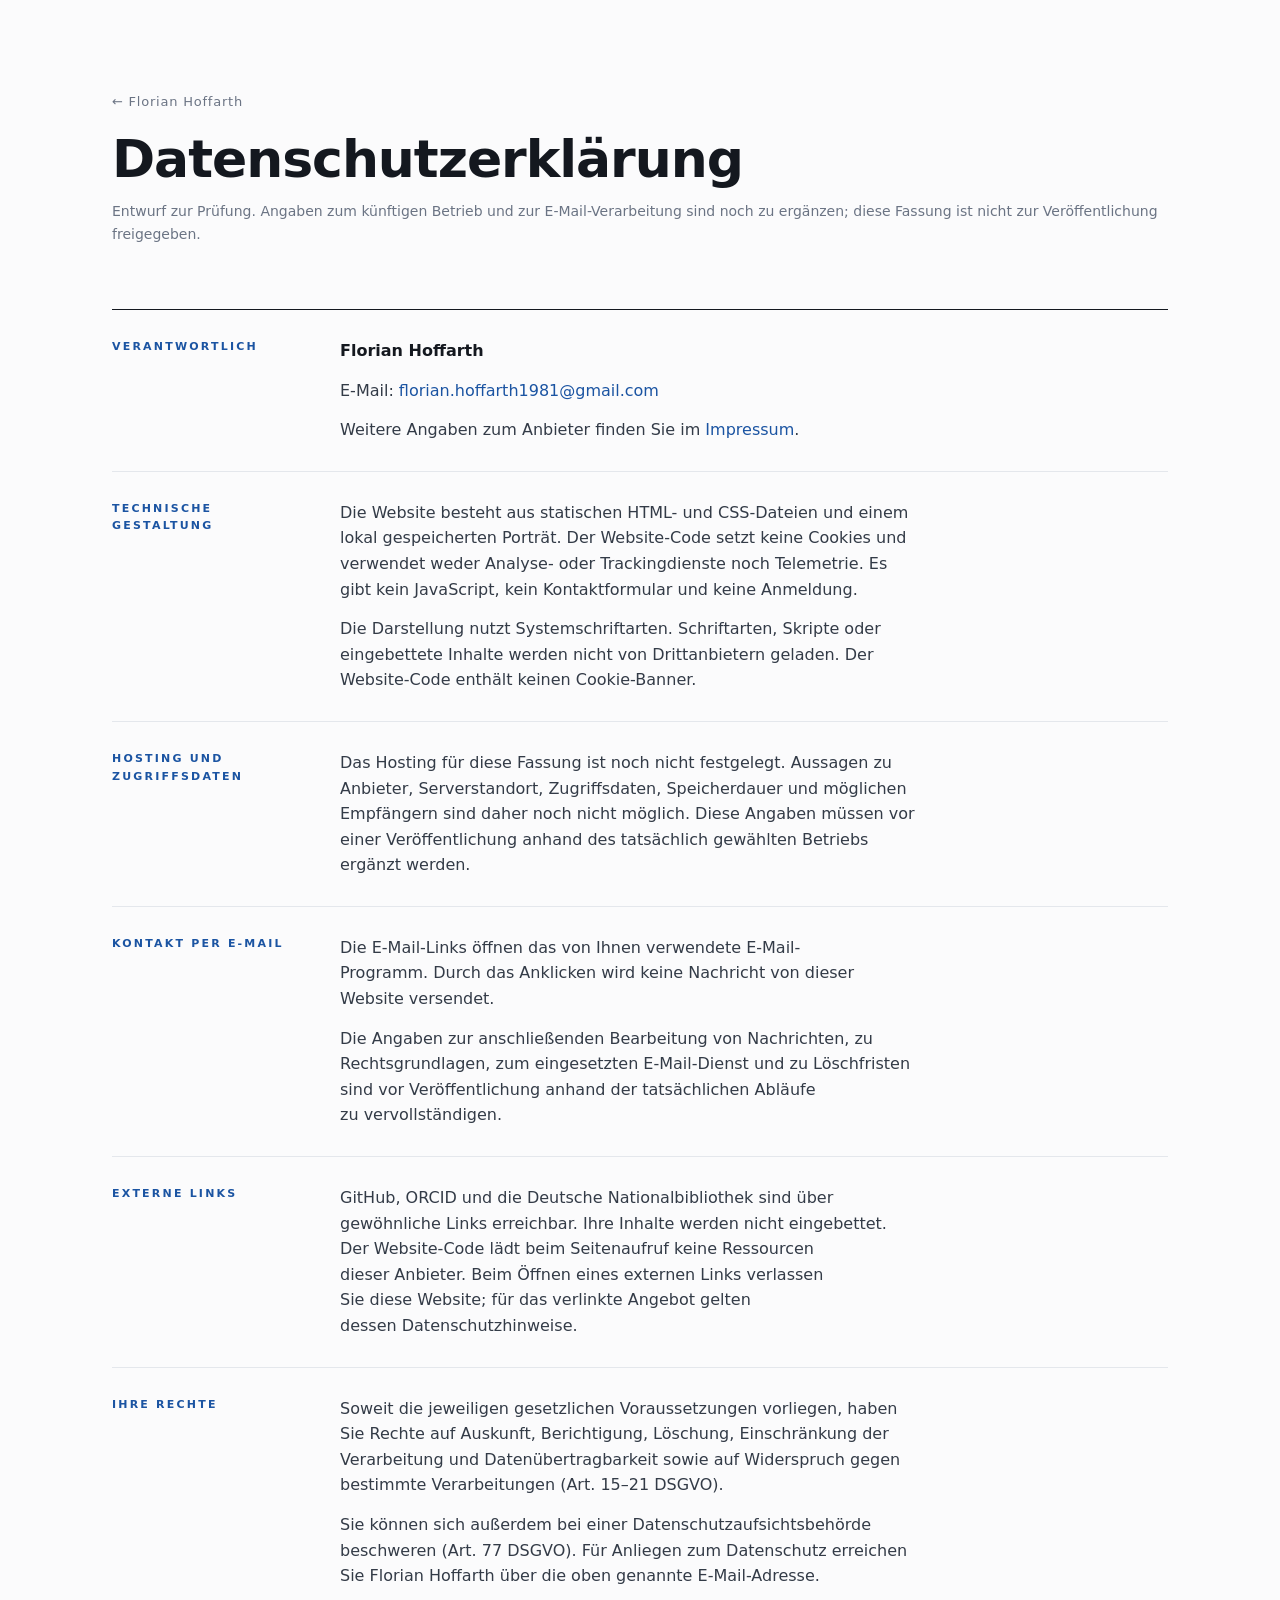
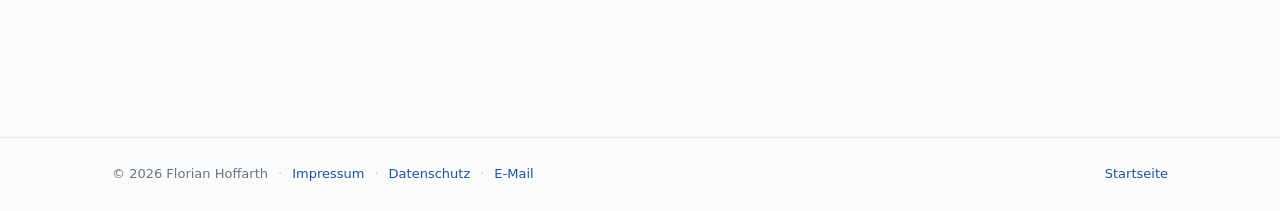
==== datenschutz.html @ c9b772c1 "feat: add personal site v1" ====
<!DOCTYPE html>
<html lang="de">
<head>
<meta charset="utf-8">
<meta name="viewport" content="width=device-width, initial-scale=1">
<title>Datenschutzerklärung — Florian Hoffarth</title>
<meta name="robots" content="noindex">
<link rel="stylesheet" href="styles.css">
</head>
<body>
<a class="skip" href="#inhalt">Zum Inhalt springen</a>

<header class="page-head wrap">
  <a class="back" href="./index.html">← Florian Hoffarth</a>
  <h1 class="page-title">Datenschutzerklärung</h1>
  <p class="page-meta">Entwurf zur Prüfung. Angaben zum künftigen Betrieb und zur E-Mail-Verarbeitung sind noch zu ergänzen; diese Fassung ist nicht zur Veröffentlichung freigegeben.</p>
</header>

<main class="legal wrap" id="inhalt" tabindex="-1">
  <section class="legal-block">
    <h2>Verantwortlich</h2>
    <div class="legal-body">
      <p><strong>Florian Hoffarth</strong></p>
      <p>E-Mail: <a href="mailto:florian.hoffarth1981@gmail.com">florian.hoffarth1981@gmail.com</a></p>
      <p>Weitere Angaben zum Anbieter finden Sie im <a href="./impressum.html">Impressum</a>.</p>
    </div>
  </section>
  <section class="legal-block">
    <h2>Technische Gestaltung</h2>
    <div class="legal-body">
      <p>Die Website besteht aus statischen HTML- und CSS-Dateien und einem lokal gespeicherten Porträt. Der Website-Code setzt keine Cookies und verwendet weder Analyse- oder Trackingdienste noch Telemetrie. Es gibt kein JavaScript, kein Kontaktformular und keine Anmeldung.</p>
      <p>Die Darstellung nutzt Systemschriftarten. Schriftarten, Skripte oder eingebettete Inhalte werden nicht von Drittanbietern geladen. Der Website-Code enthält keinen Cookie-Banner.</p>
    </div>
  </section>
  <section class="legal-block">
    <h2>Hosting und Zugriffsdaten</h2>
    <div class="legal-body">
      <p>Das Hosting für diese Fassung ist noch nicht festgelegt. Aussagen zu Anbieter, Serverstandort, Zugriffsdaten, Speicherdauer und möglichen Empfängern sind daher noch nicht möglich. Diese Angaben müssen vor einer Veröffentlichung anhand des tatsächlich gewählten Betriebs ergänzt werden.</p>
    </div>
  </section>
  <section class="legal-block">
    <h2>Kontakt per E-Mail</h2>
    <div class="legal-body">
      <p>Die E-Mail-Links öffnen das von Ihnen verwendete E-Mail-Programm. Durch das Anklicken wird keine Nachricht von dieser Website versendet.</p>
      <p>Die Angaben zur anschließenden Bearbeitung von Nachrichten, zu Rechtsgrundlagen, zum eingesetzten E-Mail-Dienst und zu Löschfristen sind vor Veröffentlichung anhand der tatsächlichen Abläufe zu vervollständigen.</p>
    </div>
  </section>
  <section class="legal-block">
    <h2>Externe Links</h2>
    <div class="legal-body">
      <p>GitHub, ORCID und die Deutsche Nationalbibliothek sind über gewöhnliche Links erreichbar. Ihre Inhalte werden nicht eingebettet. Der Website-Code lädt beim Seitenaufruf keine Ressourcen dieser Anbieter. Beim Öffnen eines externen Links verlassen Sie diese Website; für das verlinkte Angebot gelten dessen Datenschutzhinweise.</p>
    </div>
  </section>
  <section class="legal-block">
    <h2>Ihre Rechte</h2>
    <div class="legal-body">
      <p>Soweit die jeweiligen gesetzlichen Voraussetzungen vorliegen, haben Sie Rechte auf Auskunft, Berichtigung, Löschung, Einschränkung der Verarbeitung und Datenübertragbarkeit sowie auf Widerspruch gegen bestimmte Verarbeitungen (Art. 15–21 DSGVO).</p>
      <p>Sie können sich außerdem bei einer Datenschutzaufsichtsbehörde beschweren (Art. 77 DSGVO). Für Anliegen zum Datenschutz erreichen Sie Florian Hoffarth über die oben genannte E-Mail-Adresse.</p>
    </div>
  </section>
</main>

<footer>
  <div class="wrap footer-inner">
    <p class="legal-line">© 2026 Florian Hoffarth<span class="sep" aria-hidden="true">·</span><a href="./impressum.html">Impressum</a><span class="sep" aria-hidden="true">·</span><a href="./datenschutz.html" aria-current="page">Datenschutz</a><span class="sep" aria-hidden="true">·</span><a href="mailto:florian.hoffarth1981@gmail.com">E-Mail</a></p>
    <p class="footer-home"><a href="./index.html">Startseite</a></p>
  </div>
</footer>
</body>
</html>
---- styles.css ----
:root {
  --bg: #FBFBFC;
  --ink: #14181F;
  --body: #333B47;
  --muted: #6B7484;
  --rule: #E4E7EC;
  --rule-2: #B9C4D4;
  --accent: #1B54A2;
  --accent-dark: #123A6B;
  --wrap: 1120px;
}

*, *::before, *::after { box-sizing: border-box; }

html { -webkit-text-size-adjust: 100%; scroll-behavior: smooth; }
@media (prefers-reduced-motion: reduce) { html { scroll-behavior: auto; } }

body {
  margin: 0;
  background: var(--bg);
  color: var(--ink);
  font-family: ui-sans-serif, system-ui, "Segoe UI", "Helvetica Neue", sans-serif;
  font-size: 16px;
  line-height: 1.6;
  -webkit-font-smoothing: antialiased;
  text-rendering: optimizeLegibility;
}

a { color: var(--accent); text-decoration: none; }
a:hover { color: var(--accent-dark); }
:focus-visible { outline: 2px solid var(--accent); outline-offset: 3px; border-radius: 2px; }

h1, h2, h3 { font-weight: 600; margin: 0; overflow-wrap: break-word; hyphens: auto; }
p, ul { margin: 0; }

::selection { background: #D6E2F3; color: var(--ink); }

.skip {
  position: absolute; left: -9999px; top: 0;
  padding: 10px 14px; background: #fff; font-size: 14px;
}
.skip:focus { left: 12px; top: 12px; z-index: 9; box-shadow: 0 2px 10px rgba(20, 24, 31, .15); }

.wrap { max-width: var(--wrap); margin: 0 auto; padding: 0 32px; }

/* Hero */
.hero { padding-top: 88px; }
.hero-top { display: flex; flex-wrap: wrap; gap: 40px 48px; align-items: start; }
.hero-text { flex: 1 1 340px; min-width: 0; }
.hero-photo {
  flex: 0 0 152px; width: 152px; height: 190px; display: block;
  object-fit: cover; object-position: 50% 22%; filter: saturate(.88);
}
.name { font-size: clamp(40px, 7vw, 72px); line-height: 1.02; letter-spacing: -.025em; }
.kicker {
  margin-top: 20px; font-size: 12px; font-weight: 600; line-height: 1.9;
  letter-spacing: .22em; text-transform: uppercase; color: var(--accent);
}
.lede {
  margin-top: 30px; max-width: 41em; color: var(--body);
  font-size: clamp(17px, 1.5vw, 19px); line-height: 1.62; text-wrap: pretty;
}
.hero-nav { display: flex; flex-wrap: wrap; gap: 28px; margin-top: 36px; }
.underline { font-size: 15px; border-bottom: 1px solid var(--rule-2); padding-bottom: 3px; }
.underline:hover { border-bottom-color: var(--accent); }

.path {
  margin-top: 56px; padding-top: 22px; border-top: 1px solid var(--rule);
  display: flex; flex-wrap: wrap; gap: 8px 12px;
  font-size: 13px; line-height: 1.5; color: var(--muted);
}
.path .arrow { color: #C3CCD8; }

/* Sections */
main.wrap { padding-bottom: 120px; }
.section { margin-top: 104px; }
.section + .section { margin-top: 112px; }
.section-inner {
  display: flex; flex-wrap: wrap; gap: 24px 48px;
  border-top: 1px solid var(--ink); padding-top: 18px;
}
.section-label { flex: 0 0 180px; }
.label {
  font-size: 11px; font-weight: 600; letter-spacing: .2em;
  text-transform: uppercase; color: var(--accent);
}
.section-note { margin-top: 14px; font-size: 14px; line-height: 1.55; color: var(--muted); max-width: 22em; }
.section-body { flex: 1 1 340px; min-width: 0; }

/* Experience */
.roles { display: grid; gap: 64px; }
.role { min-width: 0; display: grid; gap: 14px; }
.role-date { font-size: 13px; letter-spacing: .06em; color: var(--muted); }
.role-title { font-size: clamp(19px, 1.7vw, 23px); line-height: 1.3; }
.role-title.lead { font-size: clamp(21px, 2vw, 26px); line-height: 1.25; letter-spacing: -.01em; }
.role-org { margin-top: 8px; color: var(--accent); }
.role-text { max-width: 44em; color: var(--body); text-wrap: pretty; }
.duties { list-style: none; padding: 0; margin-top: 6px; display: grid; gap: 11px; max-width: 46em; }
.duties li { color: var(--body); padding-left: 18px; border-left: 1px solid var(--rule); overflow-wrap: break-word; hyphens: auto; }

/* Projects */
.project {
  min-width: 0; display: grid; grid-template-columns: minmax(0, 1fr) auto;
  gap: 12px 24px; align-items: baseline;
  padding: 30px 0; border-bottom: 1px solid var(--rule);
}
.project-name { font-size: clamp(22px, 2.1vw, 28px); letter-spacing: -.015em; }
.status {
  font-size: 11px; letter-spacing: .16em; text-transform: uppercase;
  color: var(--muted); white-space: nowrap;
}
.status.live { color: var(--accent); }
.project-text { grid-column: 1 / -1; max-width: 44em; color: var(--body); text-wrap: pretty; }

/* Research */
.stack { display: grid; gap: 24px; max-width: 44em; }
.cite { margin: 0; padding-left: 20px; border-left: 2px solid var(--accent); }
.cite p { font-size: clamp(17px, 1.6vw, 20px); line-height: 1.5; text-wrap: pretty; }
.cite footer { margin-top: 8px; font-size: 14px; line-height: 1.55; color: var(--muted); }
.inline-links { display: flex; flex-wrap: wrap; gap: 8px; font-size: 14px; color: var(--muted); }

/* Education & languages */
.two-col { display: grid; grid-template-columns: repeat(auto-fit, minmax(240px, 1fr)); gap: 40px 48px; }
.degrees { display: grid; gap: 20px; align-content: start; }
.degree strong { display: block; font-weight: 500; line-height: 1.45; }
.degree span { display: block; margin-top: 4px; font-size: 14px; color: var(--muted); }
.langs { display: grid; gap: 12px; align-content: start; }
.langs p { color: var(--body); }
.langs span { color: var(--muted); }

/* Evidence */
.evidence { display: grid; grid-template-columns: repeat(auto-fit, minmax(200px, 1fr)); gap: 28px; }
.evidence a {
  display: grid; gap: 6px; padding-bottom: 14px;
  border-bottom: 1px solid var(--rule); color: var(--ink);
}
.evidence a:hover { border-bottom-color: var(--accent); color: var(--accent); }
.evidence .kind {
  font-size: 11px; letter-spacing: .16em; text-transform: uppercase; color: var(--muted);
}
.evidence .target { font-size: 19px; font-weight: 500; }

/* Footer */
body > footer { border-top: 1px solid var(--rule); }
.footer-inner {
  display: flex; flex-wrap: wrap; gap: 10px 24px; justify-content: space-between;
  padding-top: 26px; padding-bottom: 26px; font-size: 13px; color: var(--muted);
}
.footer-home { display: flex; }

@media (max-width: 560px) {
  /* Narrow widths: hyphenation first, hard break only as a last resort */
  h1, h2, h3 { overflow-wrap: anywhere; }
  .role-title { font-size: 17px; }
  .role-title.lead { font-size: 19px; }
  .project-name { font-size: 20px; }
  .wrap { padding-left: 20px; padding-right: 20px; }
  .hero { padding-top: 56px; }
  .hero-photo { flex-basis: 112px; width: 112px; height: 140px; }
  .path { margin-top: 48px; }
  .section, .section + .section { margin-top: 72px; }
  .roles { gap: 48px; }
  main.wrap { padding-bottom: 80px; }
}

/* Legal pages */
.page-head { padding-top: 88px; }
.page-head .back { font-size: 13px; letter-spacing: .06em; color: var(--muted); }
.page-head .back:hover { color: var(--accent); }
.page-title {
  margin-top: 18px; font-size: clamp(32px, 5vw, 52px);
  line-height: 1.05; letter-spacing: -.02em;
}
.page-meta { margin-top: 14px; font-size: 14px; color: var(--muted); }

.legal { margin-top: 64px; padding-bottom: 120px; }
.legal-block {
  display: flex; flex-wrap: wrap; gap: 16px 48px;
  border-top: 1px solid var(--rule); padding: 28px 0;
}
.legal-block:first-child { border-top: 1px solid var(--ink); }
.legal-block > h2 { flex: 0 0 180px; font-size: 11px; font-weight: 600;
  letter-spacing: .2em; text-transform: uppercase; color: var(--accent); }
.legal-body { flex: 1 1 340px; min-width: 0; max-width: 36em; display: grid; gap: 14px; }
.legal-body p { color: var(--body); text-wrap: pretty; }
.legal-body ul { padding-left: 18px; display: grid; gap: 8px; color: var(--body); }
.legal-body strong { color: var(--ink); font-weight: 600; }
.legal-body a { overflow-wrap: anywhere; }

.legal-line { display: flex; flex-wrap: wrap; gap: 0 10px; }
.legal-line .sep { color: var(--rule-2); }

@media (max-width: 560px) {
  .page-head { padding-top: 48px; }
  .page-title { font-size: 26px; }
  main.legal { margin-top: 40px; padding-bottom: 72px; }
}
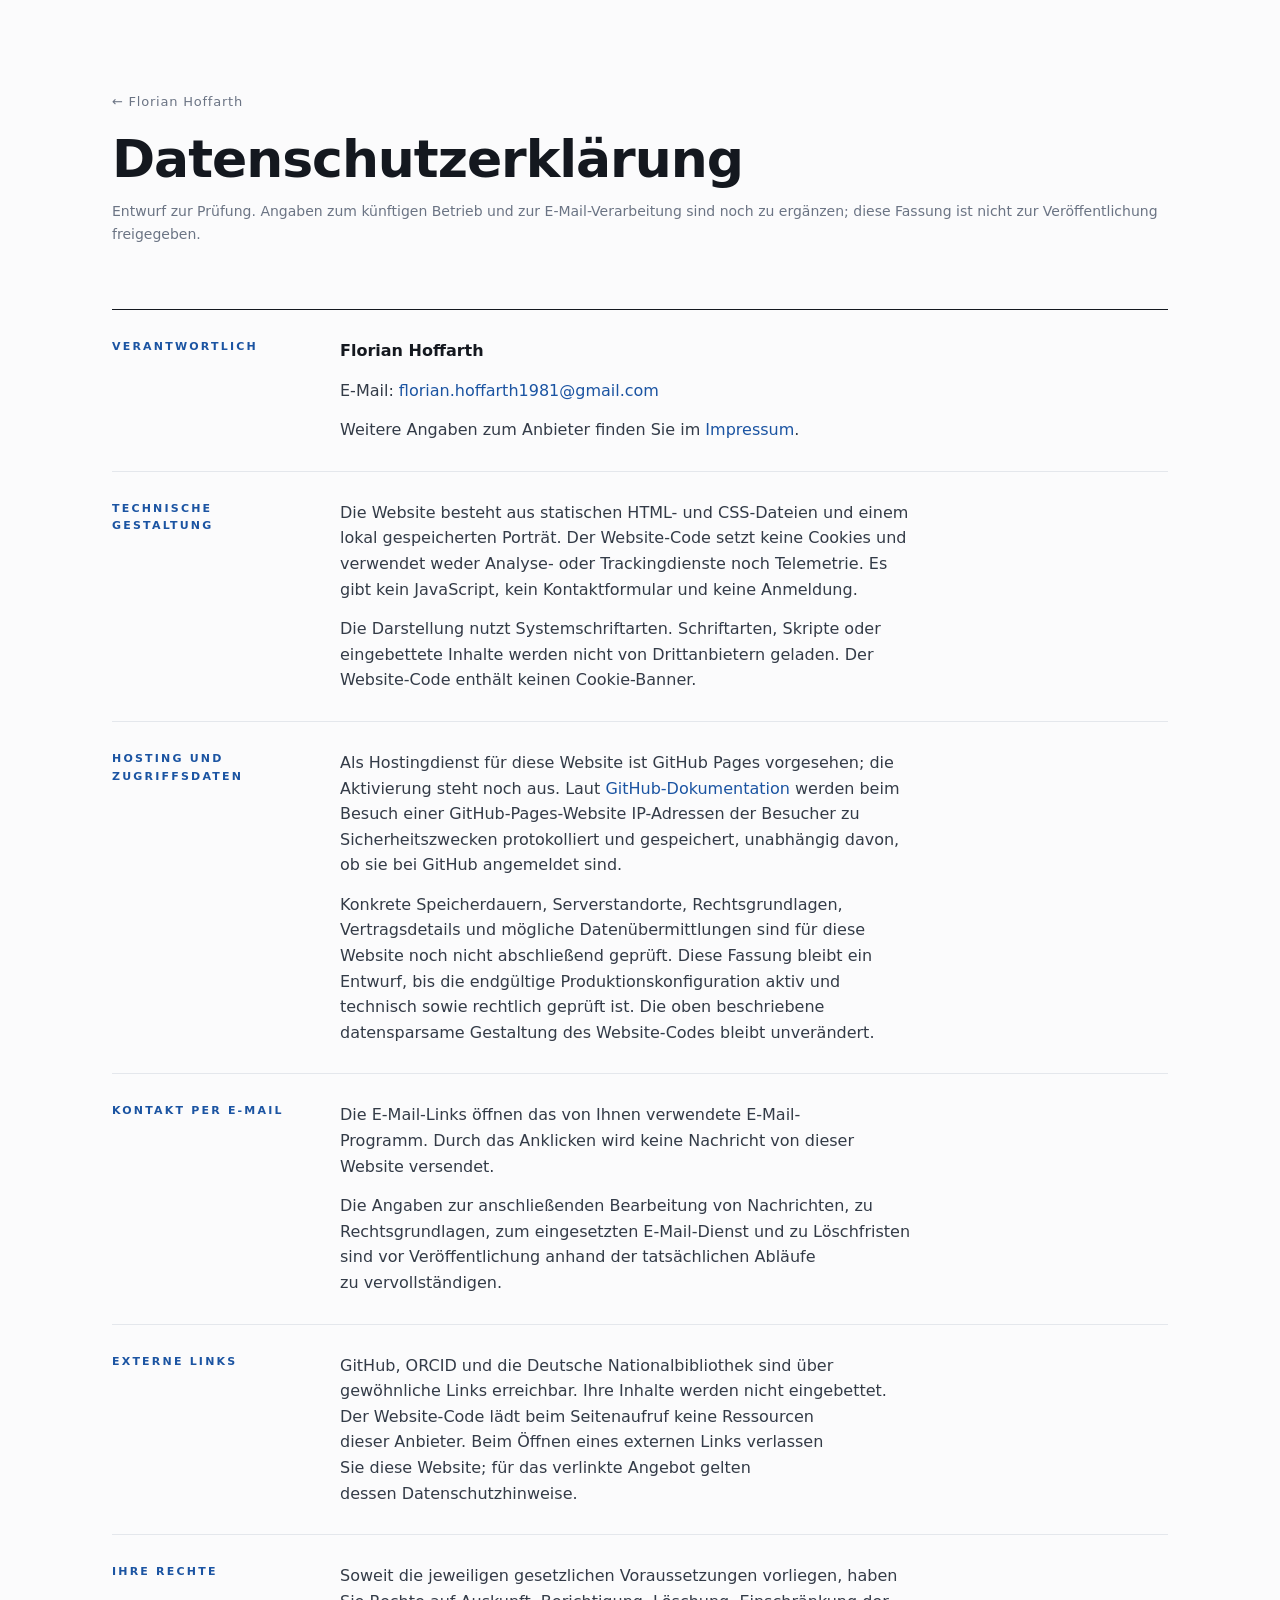
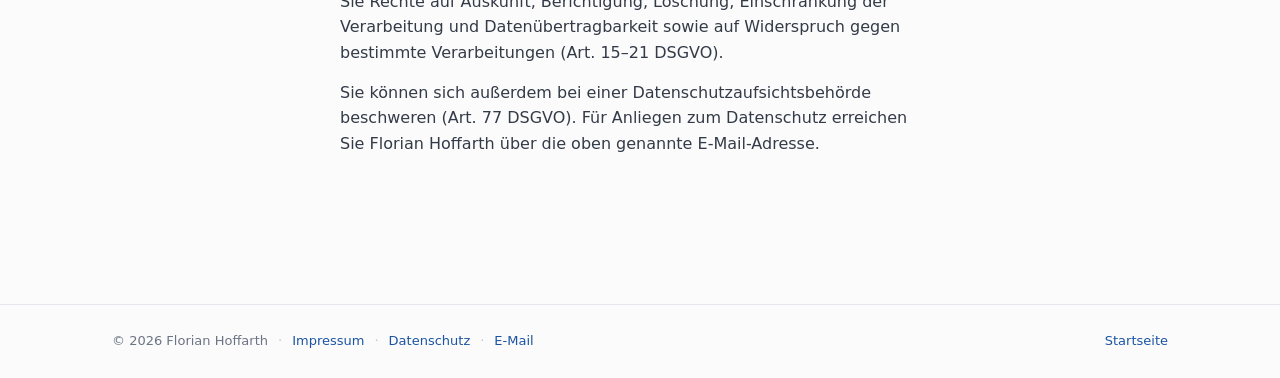
==== commit e60eaea6: "docs: prepare GitHub Pages hosting" ====
--- a/datenschutz.html
+++ b/datenschutz.html
@@ -35,7 +35,8 @@
   <section class="legal-block">
     <h2>Hosting und Zugriffsdaten</h2>
     <div class="legal-body">
-      <p>Das Hosting für diese Fassung ist noch nicht festgelegt. Aussagen zu Anbieter, Serverstandort, Zugriffsdaten, Speicherdauer und möglichen Empfängern sind daher noch nicht möglich. Diese Angaben müssen vor einer Veröffentlichung anhand des tatsächlich gewählten Betriebs ergänzt werden.</p>
+      <p>Als Hostingdienst für diese Website ist GitHub Pages vorgesehen; die Aktivierung steht noch aus. Laut <a href="https://docs.github.com/en/pages/getting-started-with-github-pages/what-is-github-pages#data-collection">GitHub-Dokumentation</a> werden beim Besuch einer GitHub-Pages-Website IP-Adressen der Besucher zu Sicherheitszwecken protokolliert und gespeichert, unabhängig davon, ob sie bei GitHub angemeldet sind.</p>
+      <p>Konkrete Speicherdauern, Serverstandorte, Rechtsgrundlagen, Vertragsdetails und mögliche Datenübermittlungen sind für diese Website noch nicht abschließend geprüft. Diese Fassung bleibt ein Entwurf, bis die endgültige Produktionskonfiguration aktiv und technisch sowie rechtlich geprüft ist. Die oben beschriebene datensparsame Gestaltung des Website-Codes bleibt unverändert.</p>
     </div>
   </section>
   <section class="legal-block">
--- a/styles.css
+++ b/styles.css
@@ -70,6 +70,7 @@
   font-size: 13px; line-height: 1.5; color: var(--muted);
 }
 .path .arrow { color: #C3CCD8; }
+.path-step { display: contents; }
 
 /* Sections */
 main.wrap { padding-bottom: 120px; }
@@ -105,6 +106,7 @@
   padding: 30px 0; border-bottom: 1px solid var(--rule);
 }
 .project-name { font-size: clamp(22px, 2.1vw, 28px); letter-spacing: -.015em; }
+.project-link { color: inherit; text-decoration: underline; text-decoration-color: var(--rule-2); text-decoration-thickness: 1px; text-underline-offset: .2em; }
 .status {
   font-size: 11px; letter-spacing: .16em; text-transform: uppercase;
   color: var(--muted); white-space: nowrap;
@@ -155,10 +157,15 @@
   .role-title.lead { font-size: 19px; }
   .project-name { font-size: 20px; }
   .wrap { padding-left: 20px; padding-right: 20px; }
-  .hero { padding-top: 56px; }
+  .hero { padding-top: 32px; }
+  .hero-top { row-gap: 24px; }
+  .lede { margin-top: 20px; }
+  .hero-nav { margin-top: 24px; }
   .hero-photo { flex-basis: 112px; width: 112px; height: 140px; }
-  .path { margin-top: 48px; }
+  .path { margin-top: 24px; padding-top: 16px; }
+  .path-step { display: inline-flex; align-items: baseline; gap: 12px; white-space: nowrap; }
   .section, .section + .section { margin-top: 72px; }
+  #experience { margin-top: 40px; }
   .roles { gap: 48px; }
   main.wrap { padding-bottom: 80px; }
 }
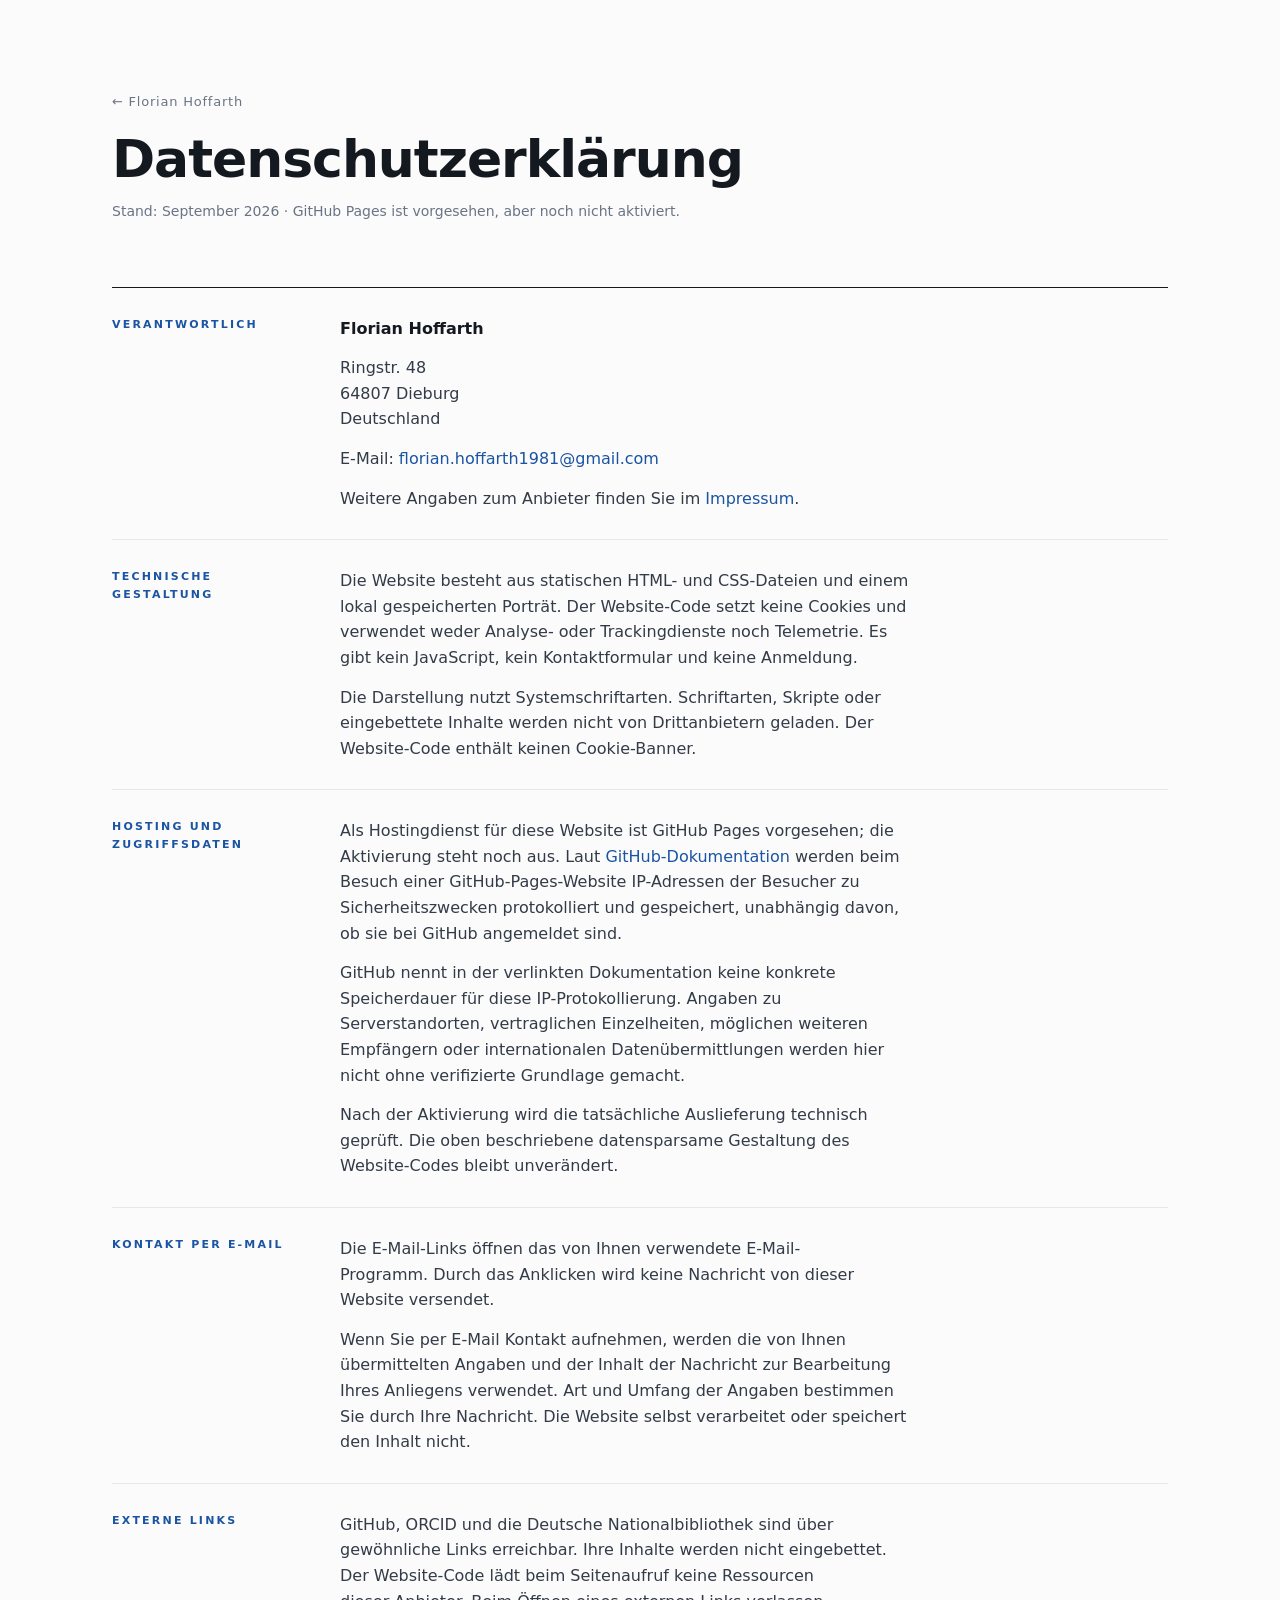
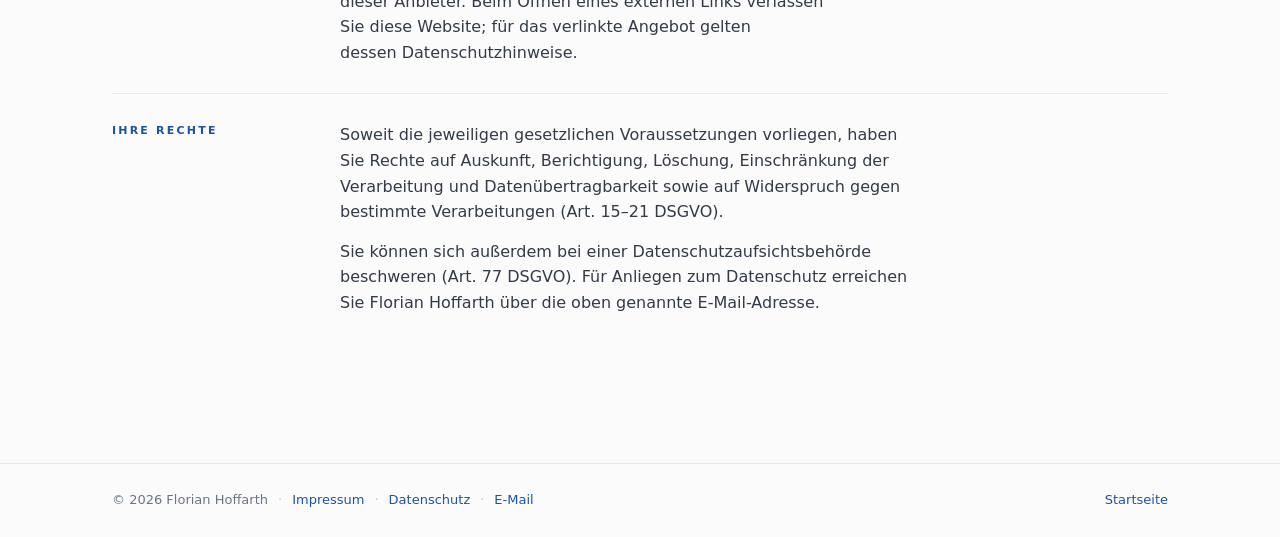
==== commit 9aac5ea7: "docs: finalize legal pages for production" ====
--- a/datenschutz.html
+++ b/datenschutz.html
@@ -13,7 +13,7 @@
 <header class="page-head wrap">
   <a class="back" href="./index.html">← Florian Hoffarth</a>
   <h1 class="page-title">Datenschutzerklärung</h1>
-  <p class="page-meta">Entwurf zur Prüfung. Angaben zum künftigen Betrieb und zur E-Mail-Verarbeitung sind noch zu ergänzen; diese Fassung ist nicht zur Veröffentlichung freigegeben.</p>
+  <p class="page-meta">Stand: September 2026 · GitHub Pages ist vorgesehen, aber noch nicht aktiviert.</p>
 </header>
 
 <main class="legal wrap" id="inhalt" tabindex="-1">
@@ -21,6 +21,7 @@
     <h2>Verantwortlich</h2>
     <div class="legal-body">
       <p><strong>Florian Hoffarth</strong></p>
+      <p>Ringstr. 48<br>64807 Dieburg<br>Deutschland</p>
       <p>E-Mail: <a href="mailto:florian.hoffarth1981@gmail.com">florian.hoffarth1981@gmail.com</a></p>
       <p>Weitere Angaben zum Anbieter finden Sie im <a href="./impressum.html">Impressum</a>.</p>
     </div>
@@ -36,14 +37,15 @@
     <h2>Hosting und Zugriffsdaten</h2>
     <div class="legal-body">
       <p>Als Hostingdienst für diese Website ist GitHub Pages vorgesehen; die Aktivierung steht noch aus. Laut <a href="https://docs.github.com/en/pages/getting-started-with-github-pages/what-is-github-pages#data-collection">GitHub-Dokumentation</a> werden beim Besuch einer GitHub-Pages-Website IP-Adressen der Besucher zu Sicherheitszwecken protokolliert und gespeichert, unabhängig davon, ob sie bei GitHub angemeldet sind.</p>
-      <p>Konkrete Speicherdauern, Serverstandorte, Rechtsgrundlagen, Vertragsdetails und mögliche Datenübermittlungen sind für diese Website noch nicht abschließend geprüft. Diese Fassung bleibt ein Entwurf, bis die endgültige Produktionskonfiguration aktiv und technisch sowie rechtlich geprüft ist. Die oben beschriebene datensparsame Gestaltung des Website-Codes bleibt unverändert.</p>
+      <p>GitHub nennt in der verlinkten Dokumentation keine konkrete Speicherdauer für diese IP-Protokollierung. Angaben zu Serverstandorten, vertraglichen Einzelheiten, möglichen weiteren Empfängern oder internationalen Datenübermittlungen werden hier nicht ohne verifizierte Grundlage gemacht.</p>
+      <p>Nach der Aktivierung wird die tatsächliche Auslieferung technisch geprüft. Die oben beschriebene datensparsame Gestaltung des Website-Codes bleibt unverändert.</p>
     </div>
   </section>
   <section class="legal-block">
     <h2>Kontakt per E-Mail</h2>
     <div class="legal-body">
       <p>Die E-Mail-Links öffnen das von Ihnen verwendete E-Mail-Programm. Durch das Anklicken wird keine Nachricht von dieser Website versendet.</p>
-      <p>Die Angaben zur anschließenden Bearbeitung von Nachrichten, zu Rechtsgrundlagen, zum eingesetzten E-Mail-Dienst und zu Löschfristen sind vor Veröffentlichung anhand der tatsächlichen Abläufe zu vervollständigen.</p>
+      <p>Wenn Sie per E-Mail Kontakt aufnehmen, werden die von Ihnen übermittelten Angaben und der Inhalt der Nachricht zur Bearbeitung Ihres Anliegens verwendet. Art und Umfang der Angaben bestimmen Sie durch Ihre Nachricht. Die Website selbst verarbeitet oder speichert den Inhalt nicht.</p>
     </div>
   </section>
   <section class="legal-block">
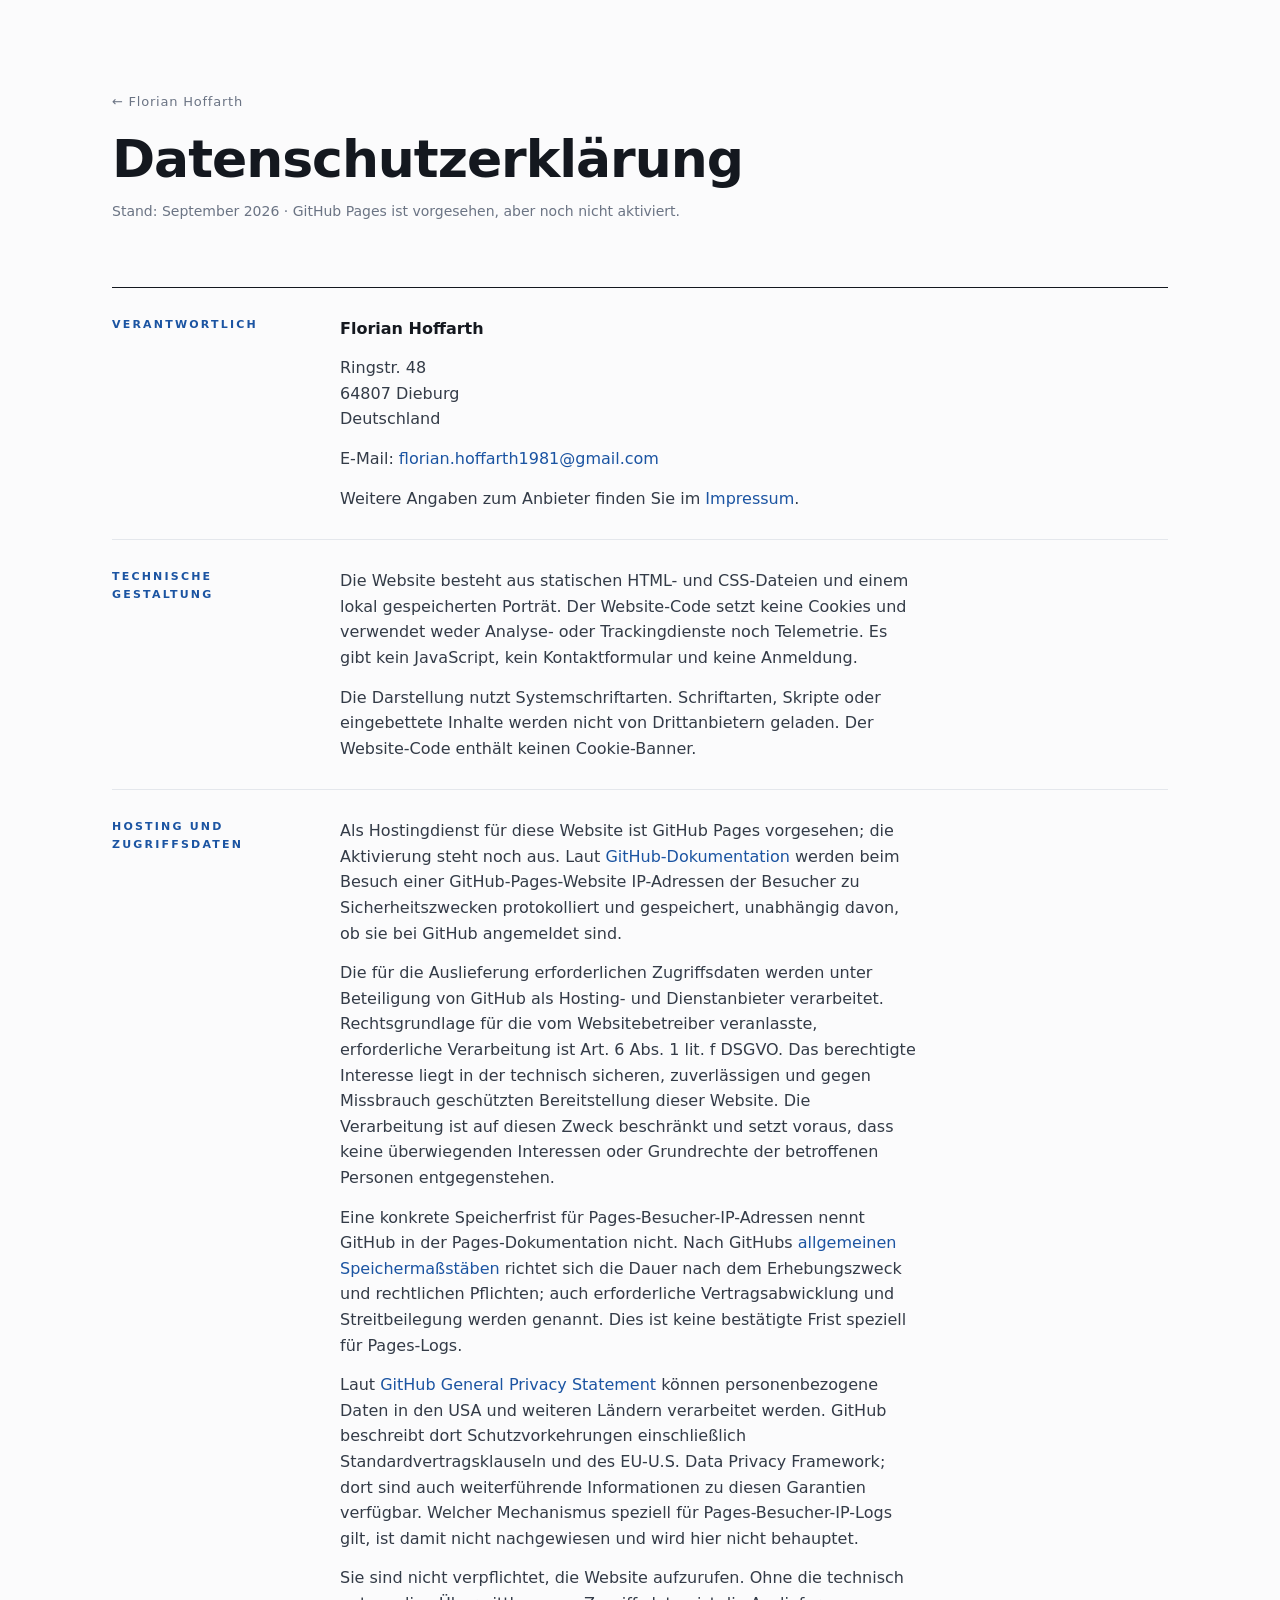
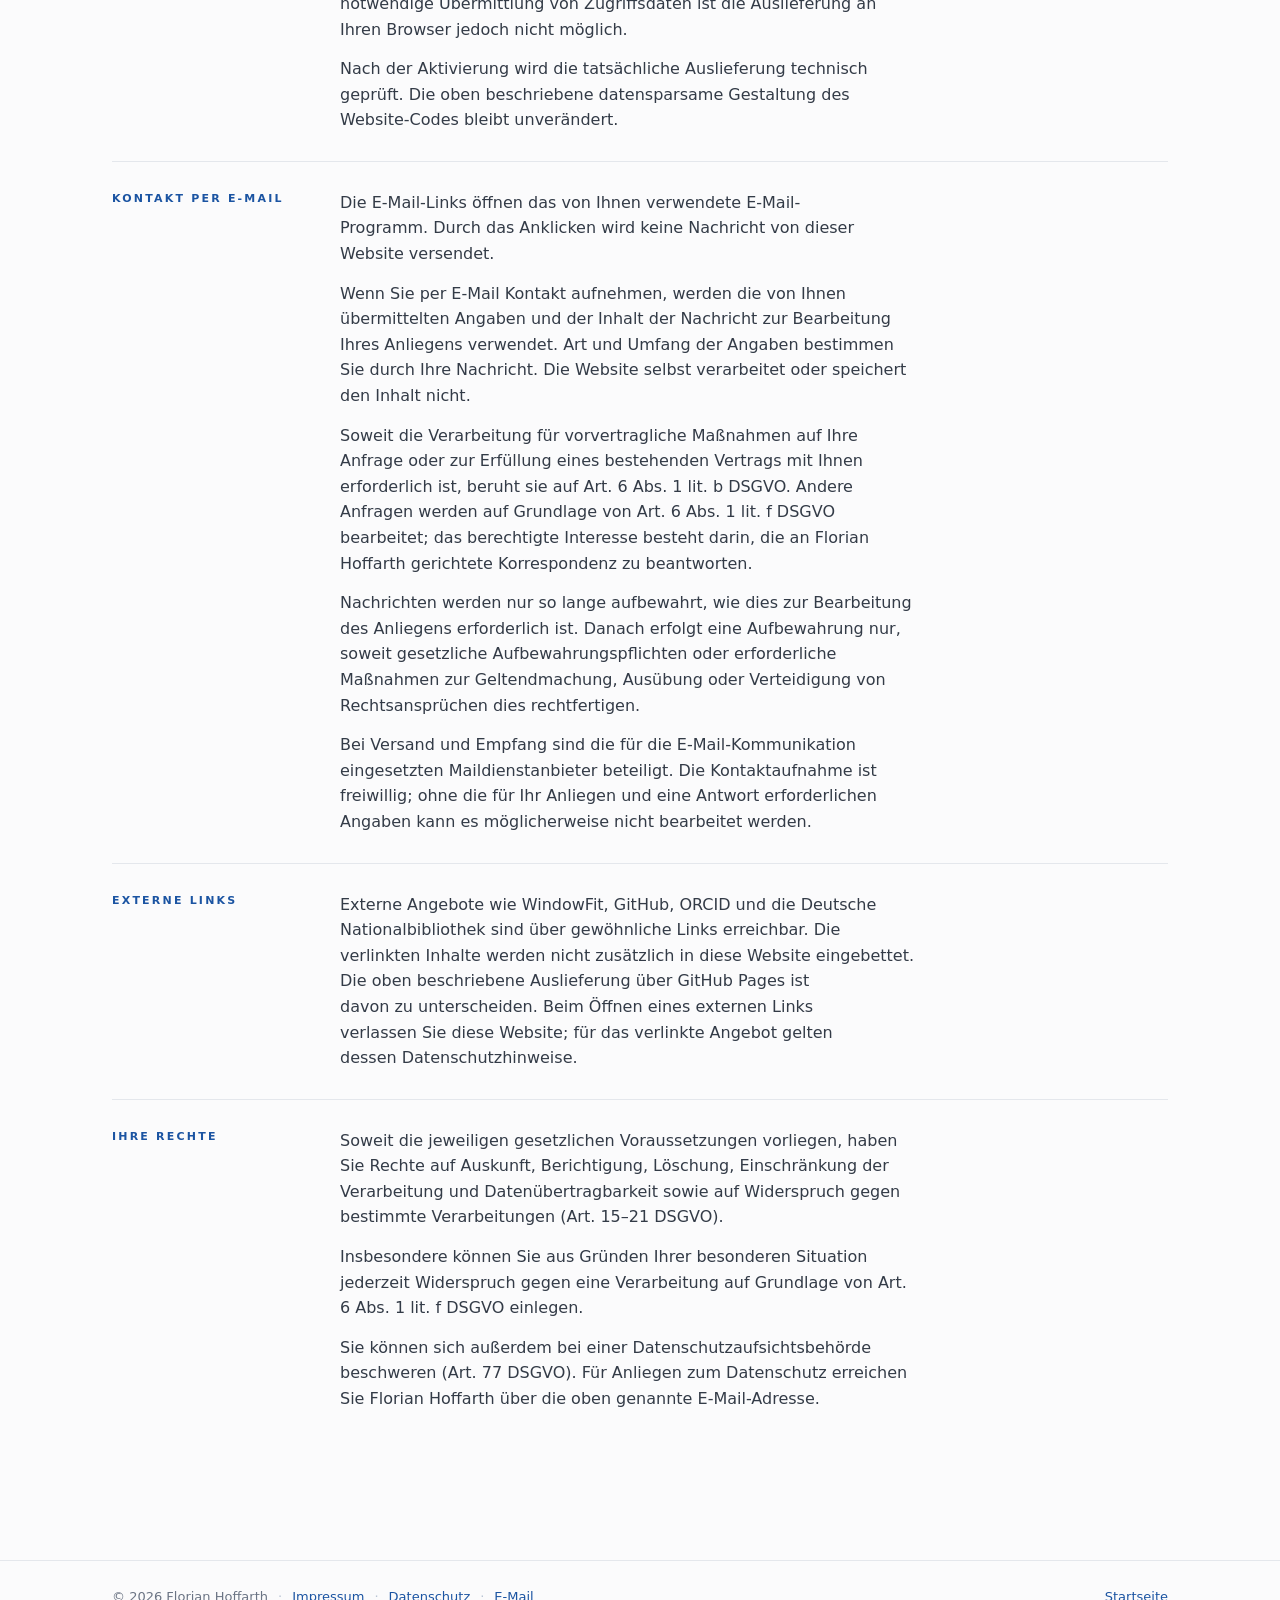
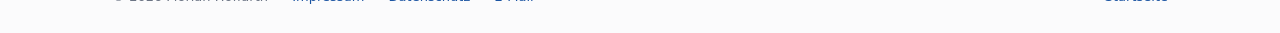
==== commit c69aec8b: "docs: complete privacy legal bases" ====
--- a/datenschutz.html
+++ b/datenschutz.html
@@ -37,7 +37,10 @@
     <h2>Hosting und Zugriffsdaten</h2>
     <div class="legal-body">
       <p>Als Hostingdienst für diese Website ist GitHub Pages vorgesehen; die Aktivierung steht noch aus. Laut <a href="https://docs.github.com/en/pages/getting-started-with-github-pages/what-is-github-pages#data-collection">GitHub-Dokumentation</a> werden beim Besuch einer GitHub-Pages-Website IP-Adressen der Besucher zu Sicherheitszwecken protokolliert und gespeichert, unabhängig davon, ob sie bei GitHub angemeldet sind.</p>
-      <p>GitHub nennt in der verlinkten Dokumentation keine konkrete Speicherdauer für diese IP-Protokollierung. Angaben zu Serverstandorten, vertraglichen Einzelheiten, möglichen weiteren Empfängern oder internationalen Datenübermittlungen werden hier nicht ohne verifizierte Grundlage gemacht.</p>
+      <p>Die für die Auslieferung erforderlichen Zugriffsdaten werden unter Beteiligung von GitHub als Hosting- und Dienstanbieter verarbeitet. Rechtsgrundlage für die vom Websitebetreiber veranlasste, erforderliche Verarbeitung ist Art. 6 Abs. 1 lit. f DSGVO. Das berechtigte Interesse liegt in der technisch sicheren, zuverlässigen und gegen Missbrauch geschützten Bereitstellung dieser Website. Die Verarbeitung ist auf diesen Zweck beschränkt und setzt voraus, dass keine überwiegenden Interessen oder Grundrechte der betroffenen Personen entgegenstehen.</p>
+      <p>Eine konkrete Speicherfrist für Pages-Besucher-IP-Adressen nennt GitHub in der Pages-Dokumentation nicht. Nach GitHubs <a href="https://docs.github.com/en/site-policy/privacy-policies/github-general-privacy-statement#security-and-retention">allgemeinen Speichermaßstäben</a> richtet sich die Dauer nach dem Erhebungszweck und rechtlichen Pflichten; auch erforderliche Vertragsabwicklung und Streitbeilegung werden genannt. Dies ist keine bestätigte Frist speziell für Pages-Logs.</p>
+      <p>Laut <a href="https://docs.github.com/en/site-policy/privacy-policies/github-general-privacy-statement#international-data-transfers">GitHub General Privacy Statement</a> können personenbezogene Daten in den USA und weiteren Ländern verarbeitet werden. GitHub beschreibt dort Schutzvorkehrungen einschließlich Standardvertragsklauseln und des EU-U.S. Data Privacy Framework; dort sind auch weiterführende Informationen zu diesen Garantien verfügbar. Welcher Mechanismus speziell für Pages-Besucher-IP-Logs gilt, ist damit nicht nachgewiesen und wird hier nicht behauptet.</p>
+      <p>Sie sind nicht verpflichtet, die Website aufzurufen. Ohne die technisch notwendige Übermittlung von Zugriffsdaten ist die Auslieferung an Ihren Browser jedoch nicht möglich.</p>
       <p>Nach der Aktivierung wird die tatsächliche Auslieferung technisch geprüft. Die oben beschriebene datensparsame Gestaltung des Website-Codes bleibt unverändert.</p>
     </div>
   </section>
@@ -46,18 +49,22 @@
     <div class="legal-body">
       <p>Die E-Mail-Links öffnen das von Ihnen verwendete E-Mail-Programm. Durch das Anklicken wird keine Nachricht von dieser Website versendet.</p>
       <p>Wenn Sie per E-Mail Kontakt aufnehmen, werden die von Ihnen übermittelten Angaben und der Inhalt der Nachricht zur Bearbeitung Ihres Anliegens verwendet. Art und Umfang der Angaben bestimmen Sie durch Ihre Nachricht. Die Website selbst verarbeitet oder speichert den Inhalt nicht.</p>
+      <p>Soweit die Verarbeitung für vorvertragliche Maßnahmen auf Ihre Anfrage oder zur Erfüllung eines bestehenden Vertrags mit Ihnen erforderlich ist, beruht sie auf Art. 6 Abs. 1 lit. b DSGVO. Andere Anfragen werden auf Grundlage von Art. 6 Abs. 1 lit. f DSGVO bearbeitet; das berechtigte Interesse besteht darin, die an Florian Hoffarth gerichtete Korrespondenz zu beantworten.</p>
+      <p>Nachrichten werden nur so lange aufbewahrt, wie dies zur Bearbeitung des Anliegens erforderlich ist. Danach erfolgt eine Aufbewahrung nur, soweit gesetzliche Aufbewahrungspflichten oder erforderliche Maßnahmen zur Geltendmachung, Ausübung oder Verteidigung von Rechtsansprüchen dies rechtfertigen.</p>
+      <p>Bei Versand und Empfang sind die für die E-Mail-Kommunikation eingesetzten Maildienstanbieter beteiligt. Die Kontaktaufnahme ist freiwillig; ohne die für Ihr Anliegen und eine Antwort erforderlichen Angaben kann es möglicherweise nicht bearbeitet werden.</p>
     </div>
   </section>
   <section class="legal-block">
     <h2>Externe Links</h2>
     <div class="legal-body">
-      <p>GitHub, ORCID und die Deutsche Nationalbibliothek sind über gewöhnliche Links erreichbar. Ihre Inhalte werden nicht eingebettet. Der Website-Code lädt beim Seitenaufruf keine Ressourcen dieser Anbieter. Beim Öffnen eines externen Links verlassen Sie diese Website; für das verlinkte Angebot gelten dessen Datenschutzhinweise.</p>
+      <p>Externe Angebote wie WindowFit, GitHub, ORCID und die Deutsche Nationalbibliothek sind über gewöhnliche Links erreichbar. Die verlinkten Inhalte werden nicht zusätzlich in diese Website eingebettet. Die oben beschriebene Auslieferung über GitHub Pages ist davon zu unterscheiden. Beim Öffnen eines externen Links verlassen Sie diese Website; für das verlinkte Angebot gelten dessen Datenschutzhinweise.</p>
     </div>
   </section>
   <section class="legal-block">
     <h2>Ihre Rechte</h2>
     <div class="legal-body">
       <p>Soweit die jeweiligen gesetzlichen Voraussetzungen vorliegen, haben Sie Rechte auf Auskunft, Berichtigung, Löschung, Einschränkung der Verarbeitung und Datenübertragbarkeit sowie auf Widerspruch gegen bestimmte Verarbeitungen (Art. 15–21 DSGVO).</p>
+      <p>Insbesondere können Sie aus Gründen Ihrer besonderen Situation jederzeit Widerspruch gegen eine Verarbeitung auf Grundlage von Art. 6 Abs. 1 lit. f DSGVO einlegen.</p>
       <p>Sie können sich außerdem bei einer Datenschutzaufsichtsbehörde beschweren (Art. 77 DSGVO). Für Anliegen zum Datenschutz erreichen Sie Florian Hoffarth über die oben genannte E-Mail-Adresse.</p>
     </div>
   </section>
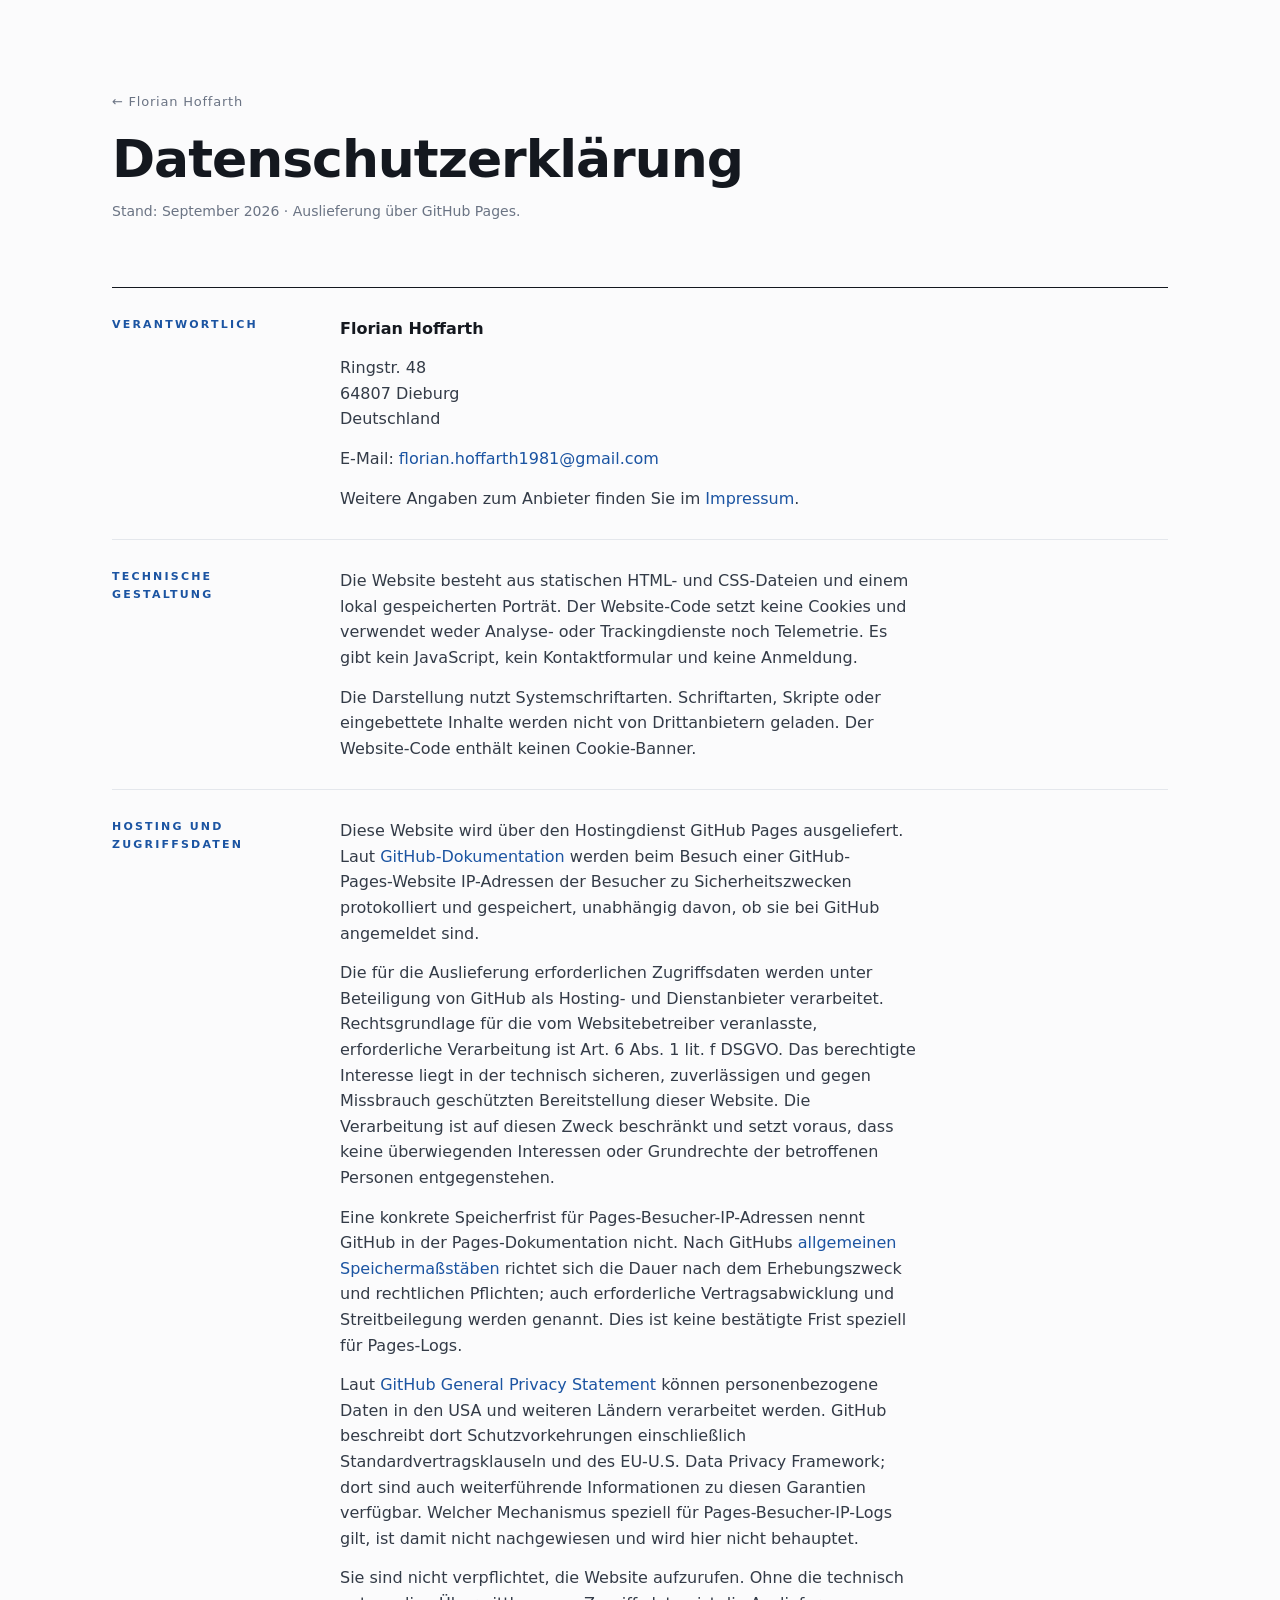
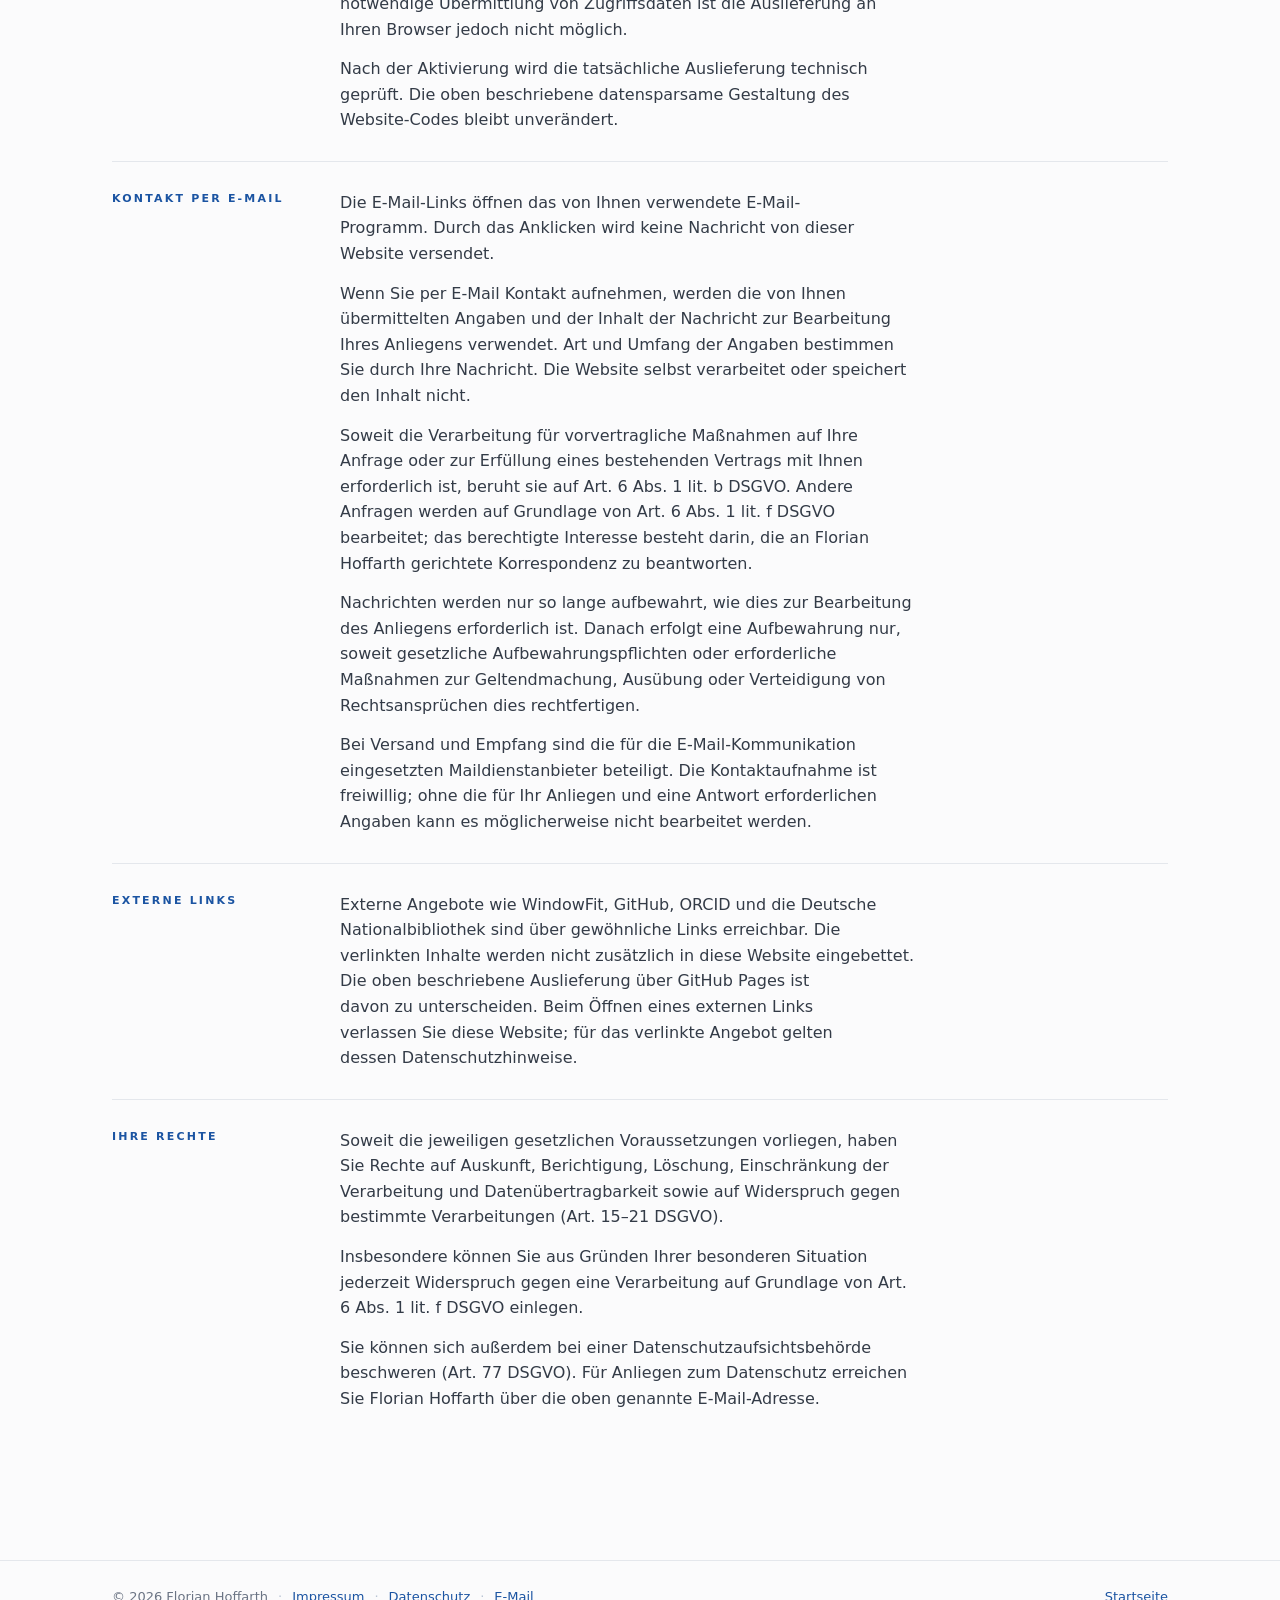
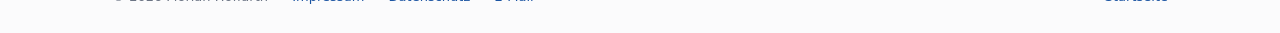
==== commit 08faa015: "docs: reconcile production state after HTTPS activation Co-Authored-By: Claude Opus 5 <noreply@anthr" ====
--- a/datenschutz.html
+++ b/datenschutz.html
@@ -13,7 +13,7 @@
 <header class="page-head wrap">
   <a class="back" href="./index.html">← Florian Hoffarth</a>
   <h1 class="page-title">Datenschutzerklärung</h1>
-  <p class="page-meta">Stand: September 2026 · GitHub Pages ist vorgesehen, aber noch nicht aktiviert.</p>
+  <p class="page-meta">Stand: September 2026 · Auslieferung über GitHub Pages.</p>
 </header>
 
 <main class="legal wrap" id="inhalt" tabindex="-1">
@@ -36,7 +36,7 @@
   <section class="legal-block">
     <h2>Hosting und Zugriffsdaten</h2>
     <div class="legal-body">
-      <p>Als Hostingdienst für diese Website ist GitHub Pages vorgesehen; die Aktivierung steht noch aus. Laut <a href="https://docs.github.com/en/pages/getting-started-with-github-pages/what-is-github-pages#data-collection">GitHub-Dokumentation</a> werden beim Besuch einer GitHub-Pages-Website IP-Adressen der Besucher zu Sicherheitszwecken protokolliert und gespeichert, unabhängig davon, ob sie bei GitHub angemeldet sind.</p>
+      <p>Diese Website wird über den Hostingdienst GitHub Pages ausgeliefert. Laut <a href="https://docs.github.com/en/pages/getting-started-with-github-pages/what-is-github-pages#data-collection">GitHub-Dokumentation</a> werden beim Besuch einer GitHub-Pages-Website IP-Adressen der Besucher zu Sicherheitszwecken protokolliert und gespeichert, unabhängig davon, ob sie bei GitHub angemeldet sind.</p>
       <p>Die für die Auslieferung erforderlichen Zugriffsdaten werden unter Beteiligung von GitHub als Hosting- und Dienstanbieter verarbeitet. Rechtsgrundlage für die vom Websitebetreiber veranlasste, erforderliche Verarbeitung ist Art. 6 Abs. 1 lit. f DSGVO. Das berechtigte Interesse liegt in der technisch sicheren, zuverlässigen und gegen Missbrauch geschützten Bereitstellung dieser Website. Die Verarbeitung ist auf diesen Zweck beschränkt und setzt voraus, dass keine überwiegenden Interessen oder Grundrechte der betroffenen Personen entgegenstehen.</p>
       <p>Eine konkrete Speicherfrist für Pages-Besucher-IP-Adressen nennt GitHub in der Pages-Dokumentation nicht. Nach GitHubs <a href="https://docs.github.com/en/site-policy/privacy-policies/github-general-privacy-statement#security-and-retention">allgemeinen Speichermaßstäben</a> richtet sich die Dauer nach dem Erhebungszweck und rechtlichen Pflichten; auch erforderliche Vertragsabwicklung und Streitbeilegung werden genannt. Dies ist keine bestätigte Frist speziell für Pages-Logs.</p>
       <p>Laut <a href="https://docs.github.com/en/site-policy/privacy-policies/github-general-privacy-statement#international-data-transfers">GitHub General Privacy Statement</a> können personenbezogene Daten in den USA und weiteren Ländern verarbeitet werden. GitHub beschreibt dort Schutzvorkehrungen einschließlich Standardvertragsklauseln und des EU-U.S. Data Privacy Framework; dort sind auch weiterführende Informationen zu diesen Garantien verfügbar. Welcher Mechanismus speziell für Pages-Besucher-IP-Logs gilt, ist damit nicht nachgewiesen und wird hier nicht behauptet.</p>
